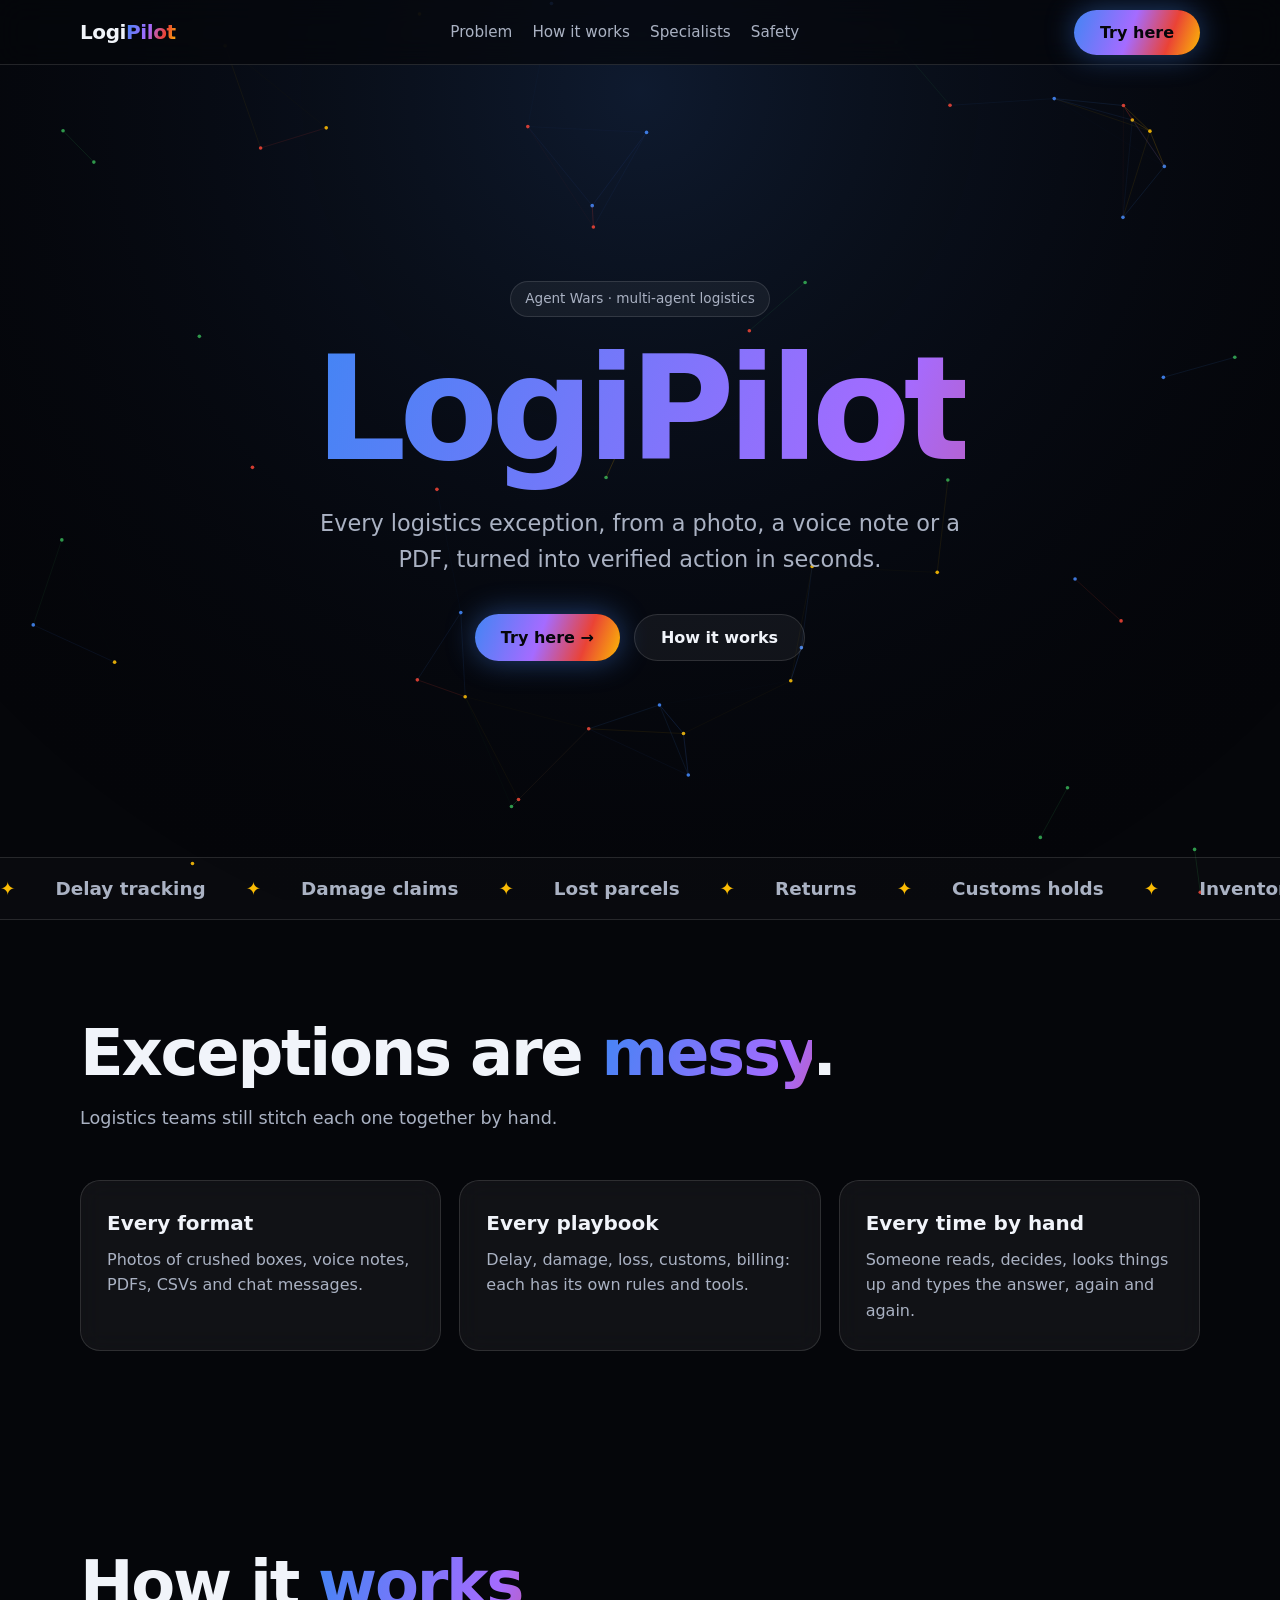
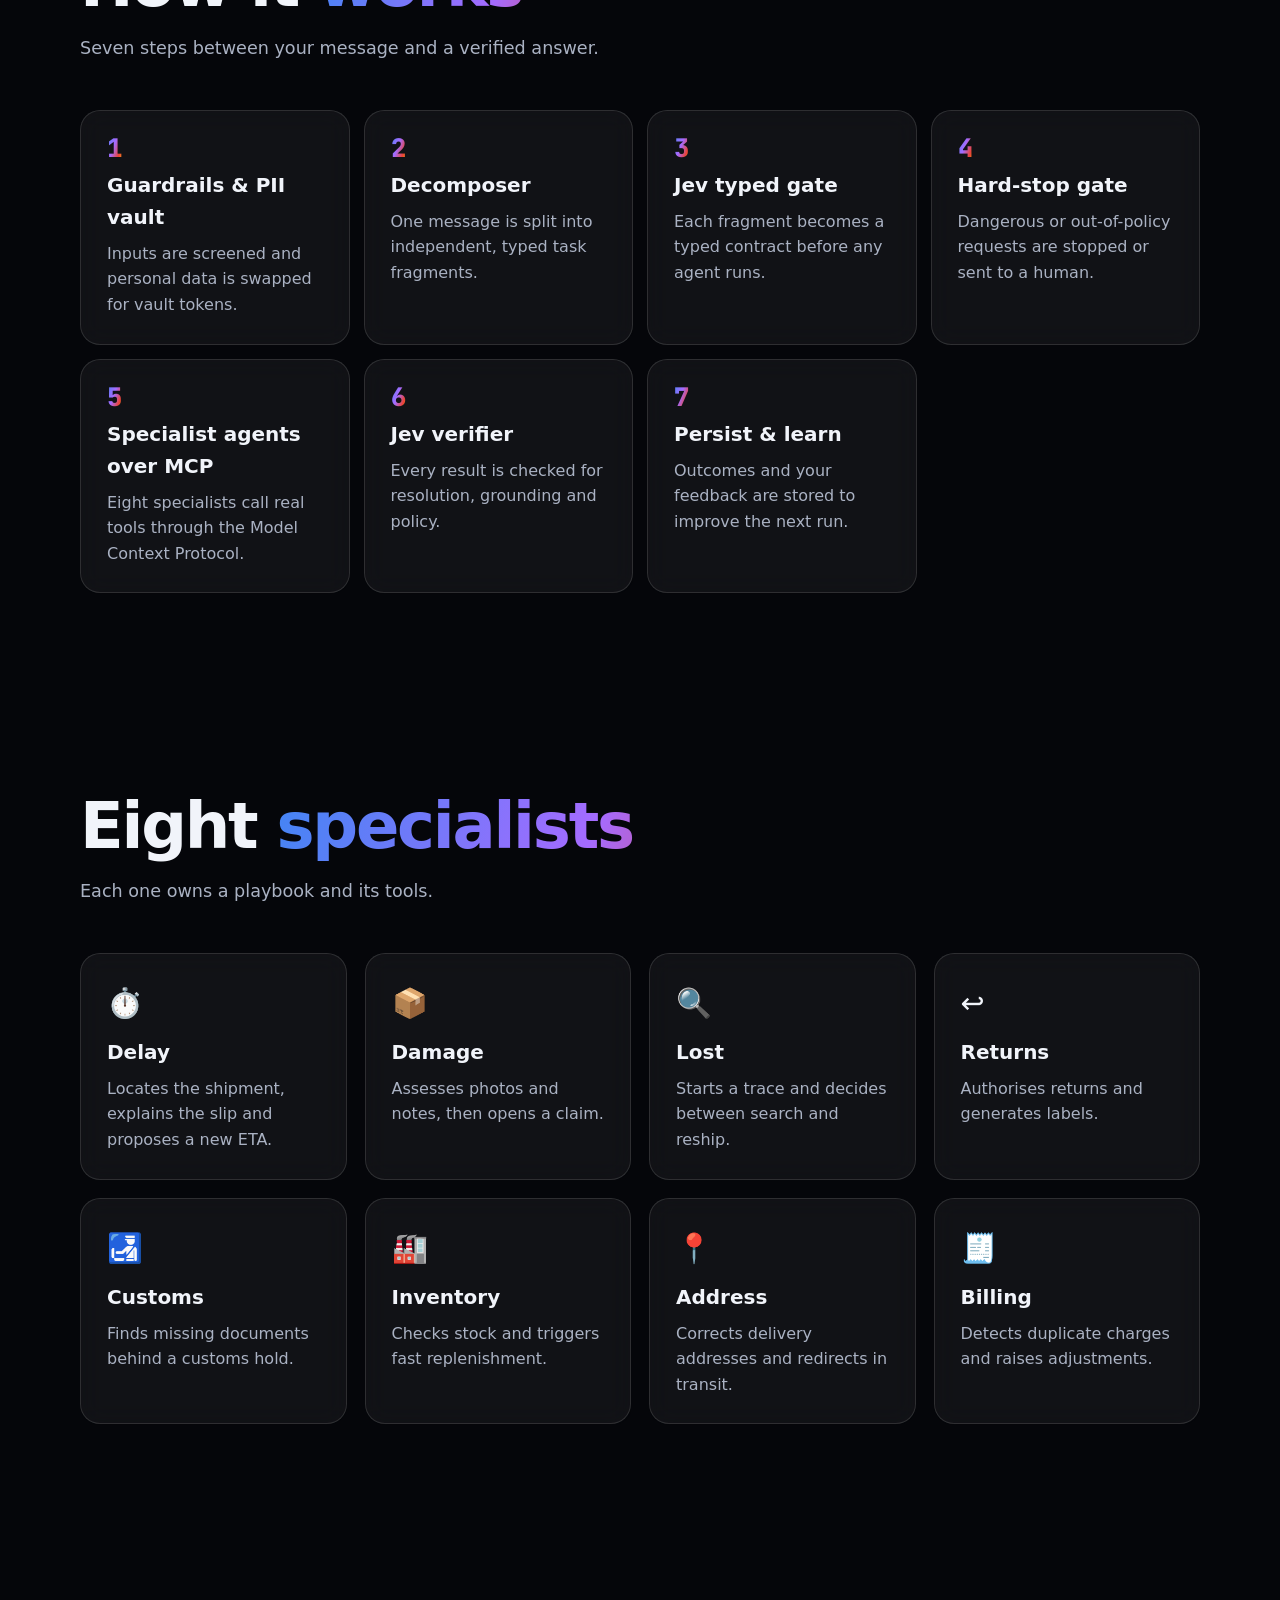
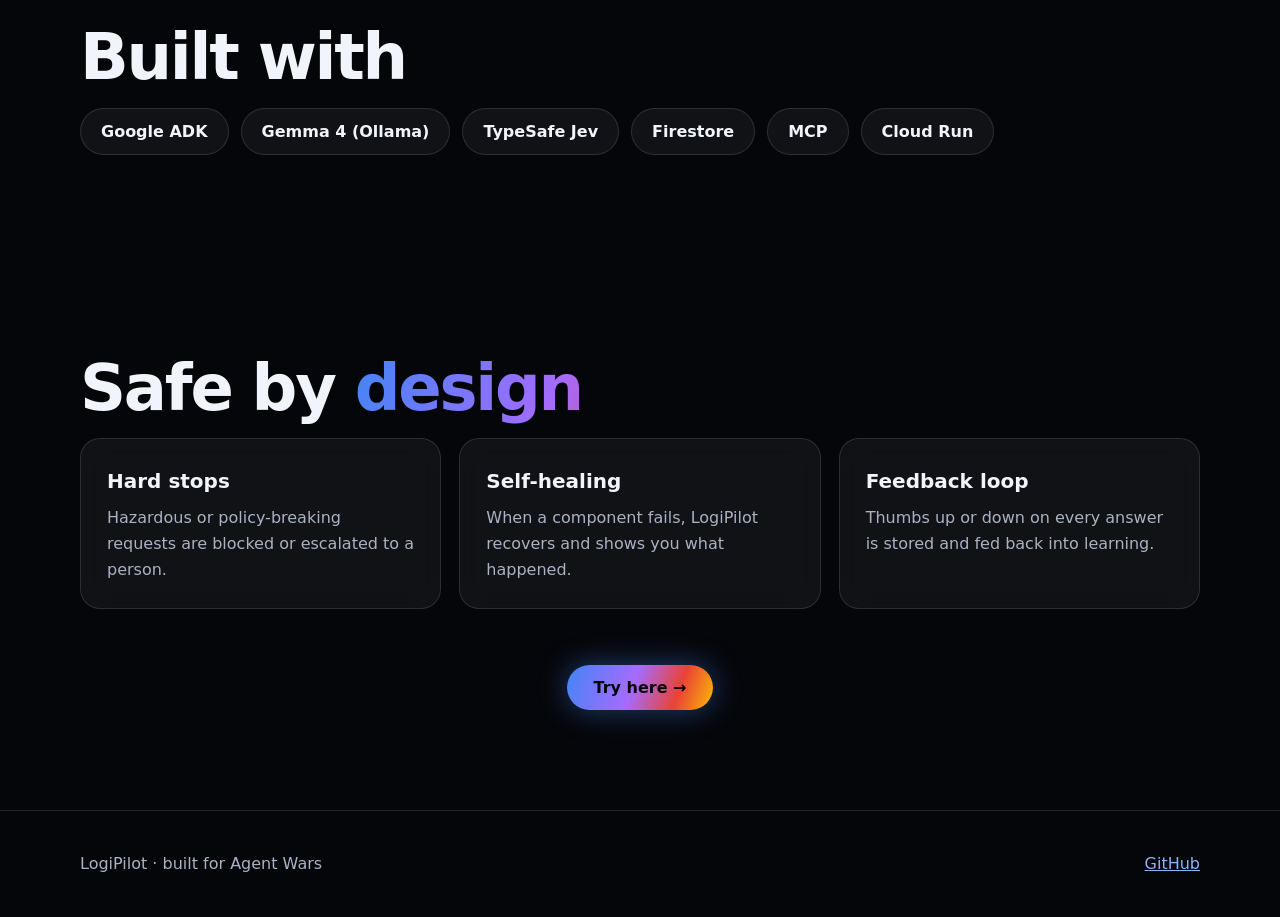
==== web/static/index.html @ a4c1102e "LogiPilot: contract-based multi-agent logistics handler on ADK, Jev, MCP and Firestore" ====
<!doctype html>
<html lang="en"><head><meta charset="utf-8"><meta name="viewport" content="width=device-width,initial-scale=1">
<title>LogiPilot: logistics exceptions, resolved</title><meta name="description" content="LogiPilot: conversational multi-agent logistics exception handler.">
<meta name="theme-color" content="#05060a">
<link rel="preconnect" href="https://fonts.googleapis.com"><link rel="preconnect" href="https://fonts.gstatic.com" crossorigin>
<link href="https://fonts.googleapis.com/css2?family=Google+Sans:wght@400;500;700&family=JetBrains+Mono:wght@500;700&display=swap" rel="stylesheet">
<link rel="stylesheet" href="css/style.css"></head>
<body><a class="skip" href="#main">Skip to content</a><canvas id="bg" aria-hidden="true"></canvas>
<header class="nav"><div class="wrap"><a class="logo" href="index.html">Logi<b>Pilot</b></a>
<nav aria-label="Primary"><ul><li><a href="#problem">Problem</a></li><li><a href="#how">How it works</a></li><li><a href="#agents">Specialists</a></li><li><a href="#safety">Safety</a></li></ul></nav>
<a class="btn primary" href="chat.html">Try here</a></div></header>
<main id="main">
<section class="hero"><div class="wrap rv"><span class="eyebrow">Agent Wars · multi-agent logistics</span>
<h1><span class="grad">LogiPilot</span></h1>
<p class="lead">Every logistics exception, from a photo, a voice note or a PDF, turned into verified action in seconds.</p>
<div class="cta"><a class="btn primary" href="chat.html">Try here →</a><a class="btn" href="#how">How it works</a></div></div></section>
<div class="marquee" aria-hidden="true"><div class="track"><span>Delay tracking</span><span>Damage claims</span><span>Lost parcels</span><span>Returns</span><span>Customs holds</span><span>Inventory replenishment</span><span>Address fixes</span><span>Billing disputes</span><span>PII vault</span><span>Typed verification</span><span>Hard-stop safety</span><span>Self-healing</span><span>Feedback loop</span><span>Delay tracking</span><span>Damage claims</span><span>Lost parcels</span><span>Returns</span><span>Customs holds</span><span>Inventory replenishment</span><span>Address fixes</span><span>Billing disputes</span><span>PII vault</span><span>Typed verification</span><span>Hard-stop safety</span><span>Self-healing</span><span>Feedback loop</span></div></div>
<section id="problem"><div class="wrap"><h2 class="rv">Exceptions are <span class="grad">messy</span>.</h2><p class="sub rv">Logistics teams still stitch each one together by hand.</p>
<div class="grid"><div class="card rv"><h3>Every format</h3><p>Photos of crushed boxes, voice notes, PDFs, CSVs and chat messages.</p></div>
<div class="card rv"><h3>Every playbook</h3><p>Delay, damage, loss, customs, billing: each has its own rules and tools.</p></div>
<div class="card rv"><h3>Every time by hand</h3><p>Someone reads, decides, looks things up and types the answer, again and again.</p></div></div></div></section>
<section id="how"><div class="wrap"><h2 class="rv">How it <span class="grad">works</span></h2><p class="sub rv">Seven steps between your message and a verified answer.</p>
<ol class="steps"><li class="card rv"><h3>Guardrails & PII vault</h3><p>Inputs are screened and personal data is swapped for vault tokens.</p></li><li class="card rv"><h3>Decomposer</h3><p>One message is split into independent, typed task fragments.</p></li><li class="card rv"><h3>Jev typed gate</h3><p>Each fragment becomes a typed contract before any agent runs.</p></li><li class="card rv"><h3>Hard-stop gate</h3><p>Dangerous or out-of-policy requests are stopped or sent to a human.</p></li><li class="card rv"><h3>Specialist agents over MCP</h3><p>Eight specialists call real tools through the Model Context Protocol.</p></li><li class="card rv"><h3>Jev verifier</h3><p>Every result is checked for resolution, grounding and policy.</p></li><li class="card rv"><h3>Persist & learn</h3><p>Outcomes and your feedback are stored to improve the next run.</p></li></ol></div></section>
<section id="agents"><div class="wrap"><h2 class="rv">Eight <span class="grad">specialists</span></h2><p class="sub rv">Each one owns a playbook and its tools.</p>
<div class="grid"><article class="card rv"><span class="ico" aria-hidden="true">⏱️</span><h3>Delay</h3><p>Locates the shipment, explains the slip and proposes a new ETA.</p></article><article class="card rv"><span class="ico" aria-hidden="true">📦</span><h3>Damage</h3><p>Assesses photos and notes, then opens a claim.</p></article><article class="card rv"><span class="ico" aria-hidden="true">🔍</span><h3>Lost</h3><p>Starts a trace and decides between search and reship.</p></article><article class="card rv"><span class="ico" aria-hidden="true">↩️</span><h3>Returns</h3><p>Authorises returns and generates labels.</p></article><article class="card rv"><span class="ico" aria-hidden="true">🛃</span><h3>Customs</h3><p>Finds missing documents behind a customs hold.</p></article><article class="card rv"><span class="ico" aria-hidden="true">🏭</span><h3>Inventory</h3><p>Checks stock and triggers fast replenishment.</p></article><article class="card rv"><span class="ico" aria-hidden="true">📍</span><h3>Address</h3><p>Corrects delivery addresses and redirects in transit.</p></article><article class="card rv"><span class="ico" aria-hidden="true">🧾</span><h3>Billing</h3><p>Detects duplicate charges and raises adjustments.</p></article></div></div></section>
<section aria-labelledby="bt"><div class="wrap"><h2 id="bt" class="rv">Built with</h2><div class="built rv"><span class="chip">Google ADK</span><span class="chip">Gemma 4 (Ollama)</span><span class="chip">TypeSafe Jev</span><span class="chip">Firestore</span><span class="chip">MCP</span><span class="chip">Cloud Run</span></div></div></section>
<section id="safety"><div class="wrap"><h2 class="rv">Safe by <span class="grad">design</span></h2>
<div class="grid"><div class="card rv"><h3>Hard stops</h3><p>Hazardous or policy-breaking requests are blocked or escalated to a person.</p></div>
<div class="card rv"><h3>Self-healing</h3><p>When a component fails, LogiPilot recovers and shows you what happened.</p></div>
<div class="card rv"><h3>Feedback loop</h3><p>Thumbs up or down on every answer is stored and fed back into learning.</p></div></div>
<div class="cta rv" style="margin-top:56px"><a class="btn primary" href="chat.html">Try here →</a></div></div></section>
</main>
<footer><div class="wrap"><span>LogiPilot · built for Agent Wars</span><a href="https://github.com/aigamer-dev/logipilot" rel="noopener">GitHub</a></div></footer>
<script src="js/bg.js"></script></body></html>
---- web/static/css/style.css ----
:root{--bg:#05060a;--bg2:#0b0e16;--text:#f1f4fa;--muted:#aab2c3;--line:rgba(255,255,255,.12);
--blue:#4285f4;--red:#ea4335;--yellow:#fbbc04;--green:#34a853;--glass:rgba(255,255,255,.05);
--grad:linear-gradient(110deg,#4285f4,#a56bff 45%,#ea4335 75%,#fbbc04);--r:20px;
--font:"Google Sans","Product Sans","Inter",system-ui,sans-serif;--mono:"JetBrains Mono",ui-monospace,monospace}
*{box-sizing:border-box;margin:0}
html{scroll-behavior:smooth;color-scheme:dark}
body{background:var(--bg);color:var(--text);font-family:var(--font);line-height:1.6;overflow-x:hidden;min-height:100vh}
#bg{position:fixed;inset:0;width:100%;height:100%;z-index:-1;pointer-events:none}
a{color:#8ab4f8}
:focus-visible{outline:3px solid var(--yellow);outline-offset:2px;border-radius:6px}
.skip{position:absolute;left:-999px;top:8px;background:var(--yellow);color:#000;padding:8px 14px;border-radius:8px;z-index:100}
.skip:focus{left:8px}
.wrap{max-width:1160px;margin:0 auto;padding:0 20px}
.sr{position:absolute;width:1px;height:1px;overflow:hidden;clip:rect(0 0 0 0)}
/* nav */
.nav{position:sticky;top:0;z-index:20;backdrop-filter:blur(14px);background:rgba(5,6,10,.7);border-bottom:1px solid var(--line)}
.nav .wrap{display:flex;align-items:center;justify-content:space-between;height:64px;gap:12px}
.logo{font-weight:800;font-size:1.25rem;color:var(--text);text-decoration:none;letter-spacing:-.02em}
.logo b{background:var(--grad);-webkit-background-clip:text;background-clip:text;color:transparent}
.nav nav ul{display:flex;gap:20px;list-style:none;padding:0}
.nav nav ul a{color:var(--muted);text-decoration:none;font-size:.95rem}
.nav nav ul a:hover{color:var(--text)}
@media(max-width:720px){.nav nav ul{display:none}}
/* buttons */
.btn{display:inline-flex;align-items:center;gap:8px;padding:13px 26px;border-radius:999px;font:600 1rem var(--font);text-decoration:none;cursor:pointer;border:1px solid var(--line);color:var(--text);background:var(--glass);transition:transform .2s,box-shadow .2s,background .2s}
.btn:hover{transform:translateY(-2px);background:rgba(255,255,255,.1)}
.btn.primary{background:var(--grad);color:#05060a;border:0;box-shadow:0 0 30px rgba(66,133,244,.45)}
.btn.primary:hover{box-shadow:0 0 50px rgba(165,107,255,.7)}
.btn:disabled{opacity:.45;cursor:not-allowed;transform:none}
/* hero */
.hero{min-height:88vh;display:grid;place-items:center;text-align:center;padding:80px 0 60px}
.eyebrow{display:inline-block;padding:6px 14px;border:1px solid var(--line);border-radius:999px;color:var(--muted);font-size:.85rem;background:var(--glass);margin-bottom:24px}
h1{font-size:clamp(3.2rem,13vw,9rem);line-height:.95;font-weight:800;letter-spacing:-.05em}
.grad{background:var(--grad);background-size:200% 100%;-webkit-background-clip:text;background-clip:text;color:transparent;animation:shift 8s linear infinite}
@keyframes shift{to{background-position:200% 0}}
.lead{max-width:680px;margin:28px auto 36px;font-size:clamp(1.1rem,2.4vw,1.4rem);color:var(--muted)}
.cta{display:flex;gap:14px;justify-content:center;flex-wrap:wrap}
/* marquee */
.marquee{overflow:hidden;border-block:1px solid var(--line);padding:16px 0;background:rgba(255,255,255,.02)}
.track{display:flex;gap:40px;width:max-content;animation:scroll 40s linear infinite}
.track span{font-size:1.15rem;font-weight:600;white-space:nowrap;color:var(--muted)}
.track span::before{content:"\2726";color:var(--yellow);margin-right:40px}
@keyframes scroll{to{transform:translateX(-50%)}}
/* sections */
section{padding:100px 0}
h2{font-size:clamp(2rem,6vw,4rem);line-height:1.05;letter-spacing:-.035em;font-weight:800;margin-bottom:16px}
.sub{color:var(--muted);max-width:640px;margin-bottom:48px;font-size:1.1rem}
.grid{display:grid;gap:18px;grid-template-columns:repeat(auto-fit,minmax(240px,1fr))}
.card{background:var(--glass);border:1px solid var(--line);border-radius:var(--r);padding:26px;backdrop-filter:blur(12px);transition:transform .25s,border-color .25s,box-shadow .25s}
.card:hover{transform:translateY(-5px);border-color:rgba(138,180,248,.6);box-shadow:0 10px 40px rgba(66,133,244,.22)}
.card h3{font-size:1.25rem;margin-bottom:8px}
.card p{color:var(--muted)}
.card .ico{font-size:1.8rem;display:block;margin-bottom:10px}
.steps{list-style:none;padding:0;counter-reset:s;display:grid;gap:14px;grid-template-columns:repeat(auto-fit,minmax(260px,1fr))}
.steps li{counter-increment:s;position:relative;padding-top:58px}
.steps li::before{content:counter(s);position:absolute;top:20px;left:26px;font:800 1.6rem var(--mono);background:var(--grad);-webkit-background-clip:text;background-clip:text;color:transparent}
.built{display:flex;flex-wrap:wrap;gap:12px}
.chip{padding:10px 20px;border-radius:999px;border:1px solid var(--line);background:var(--glass);font-weight:600}
footer:not(.composer){border-top:1px solid var(--line);padding:40px 0;color:var(--muted)}
footer:not(.composer) .wrap{display:flex;justify-content:space-between;flex-wrap:wrap;gap:12px}
/* reveal */
.rv{opacity:0;transform:translateY(32px);transition:opacity .8s,transform .8s}
.rv.in{opacity:1;transform:none}
@media(prefers-reduced-motion:reduce){*{animation:none!important;transition:none!important;scroll-behavior:auto!important}.rv{opacity:1;transform:none}}
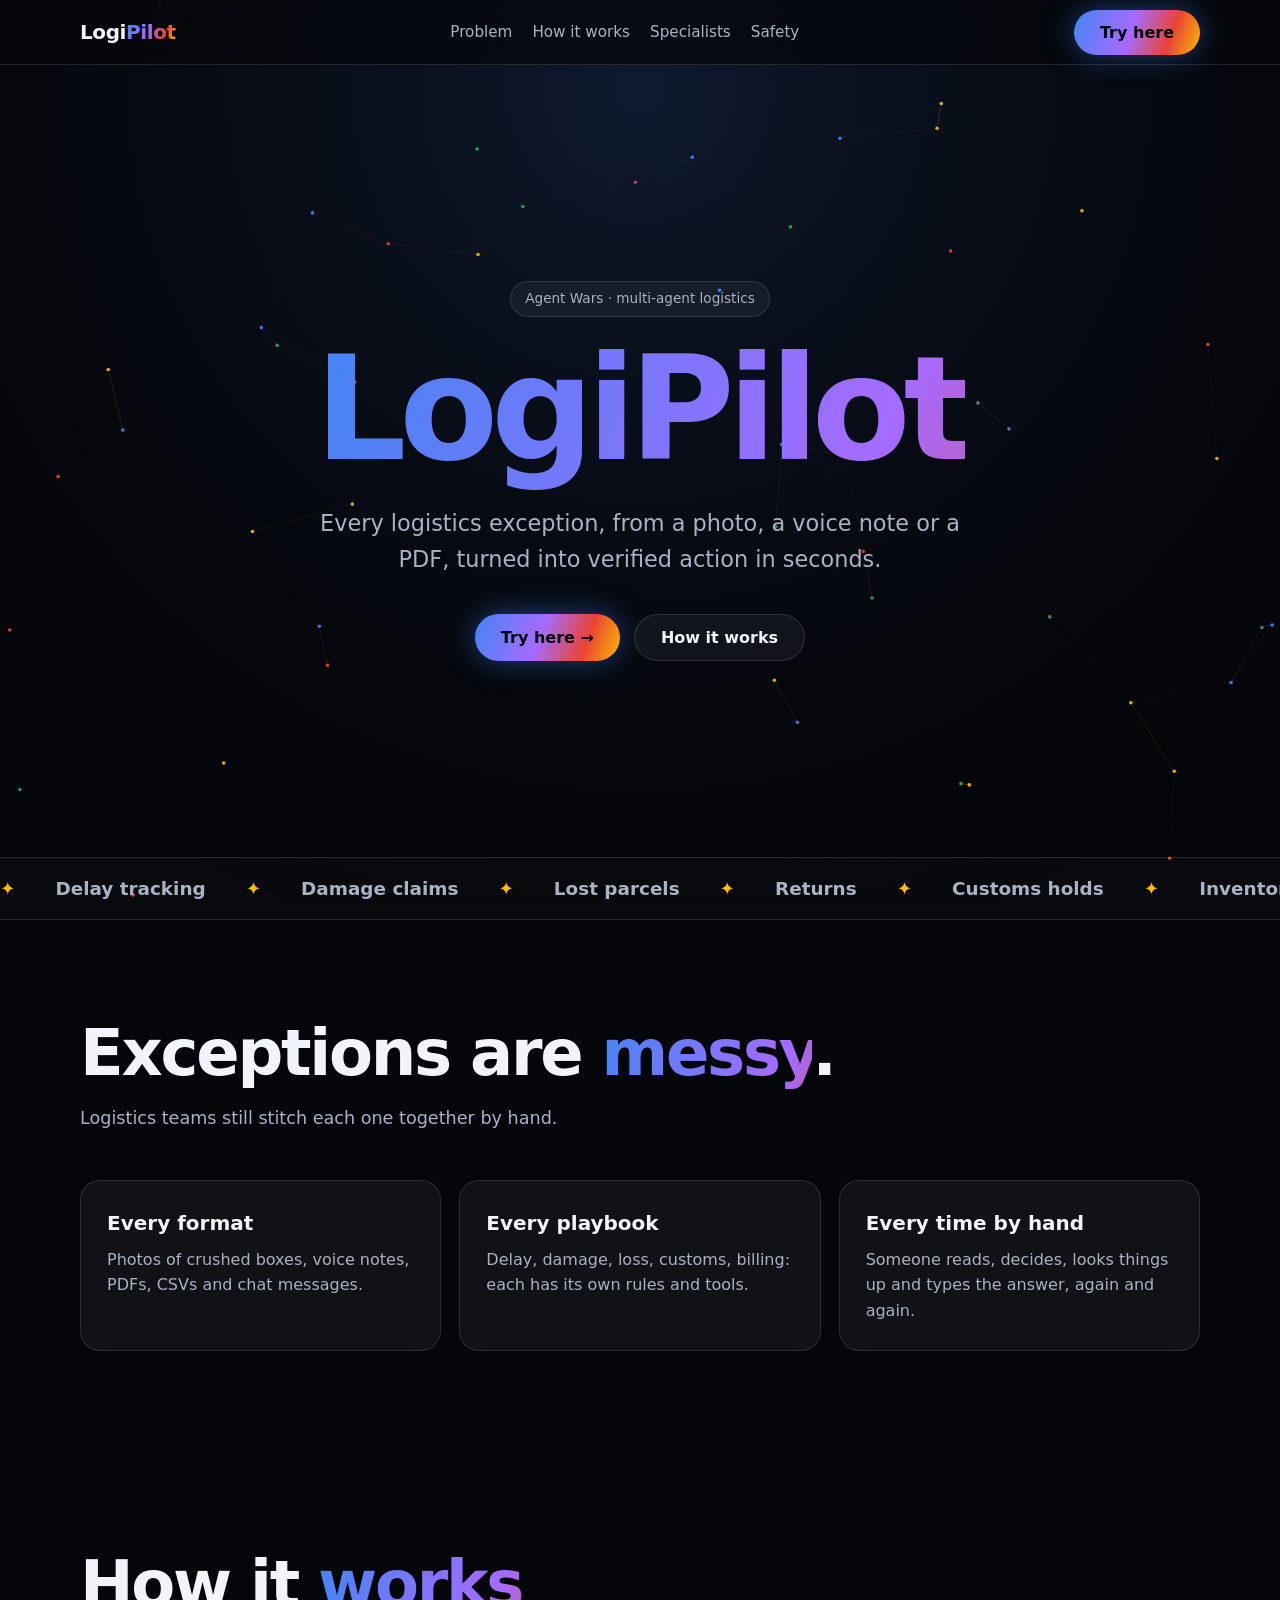
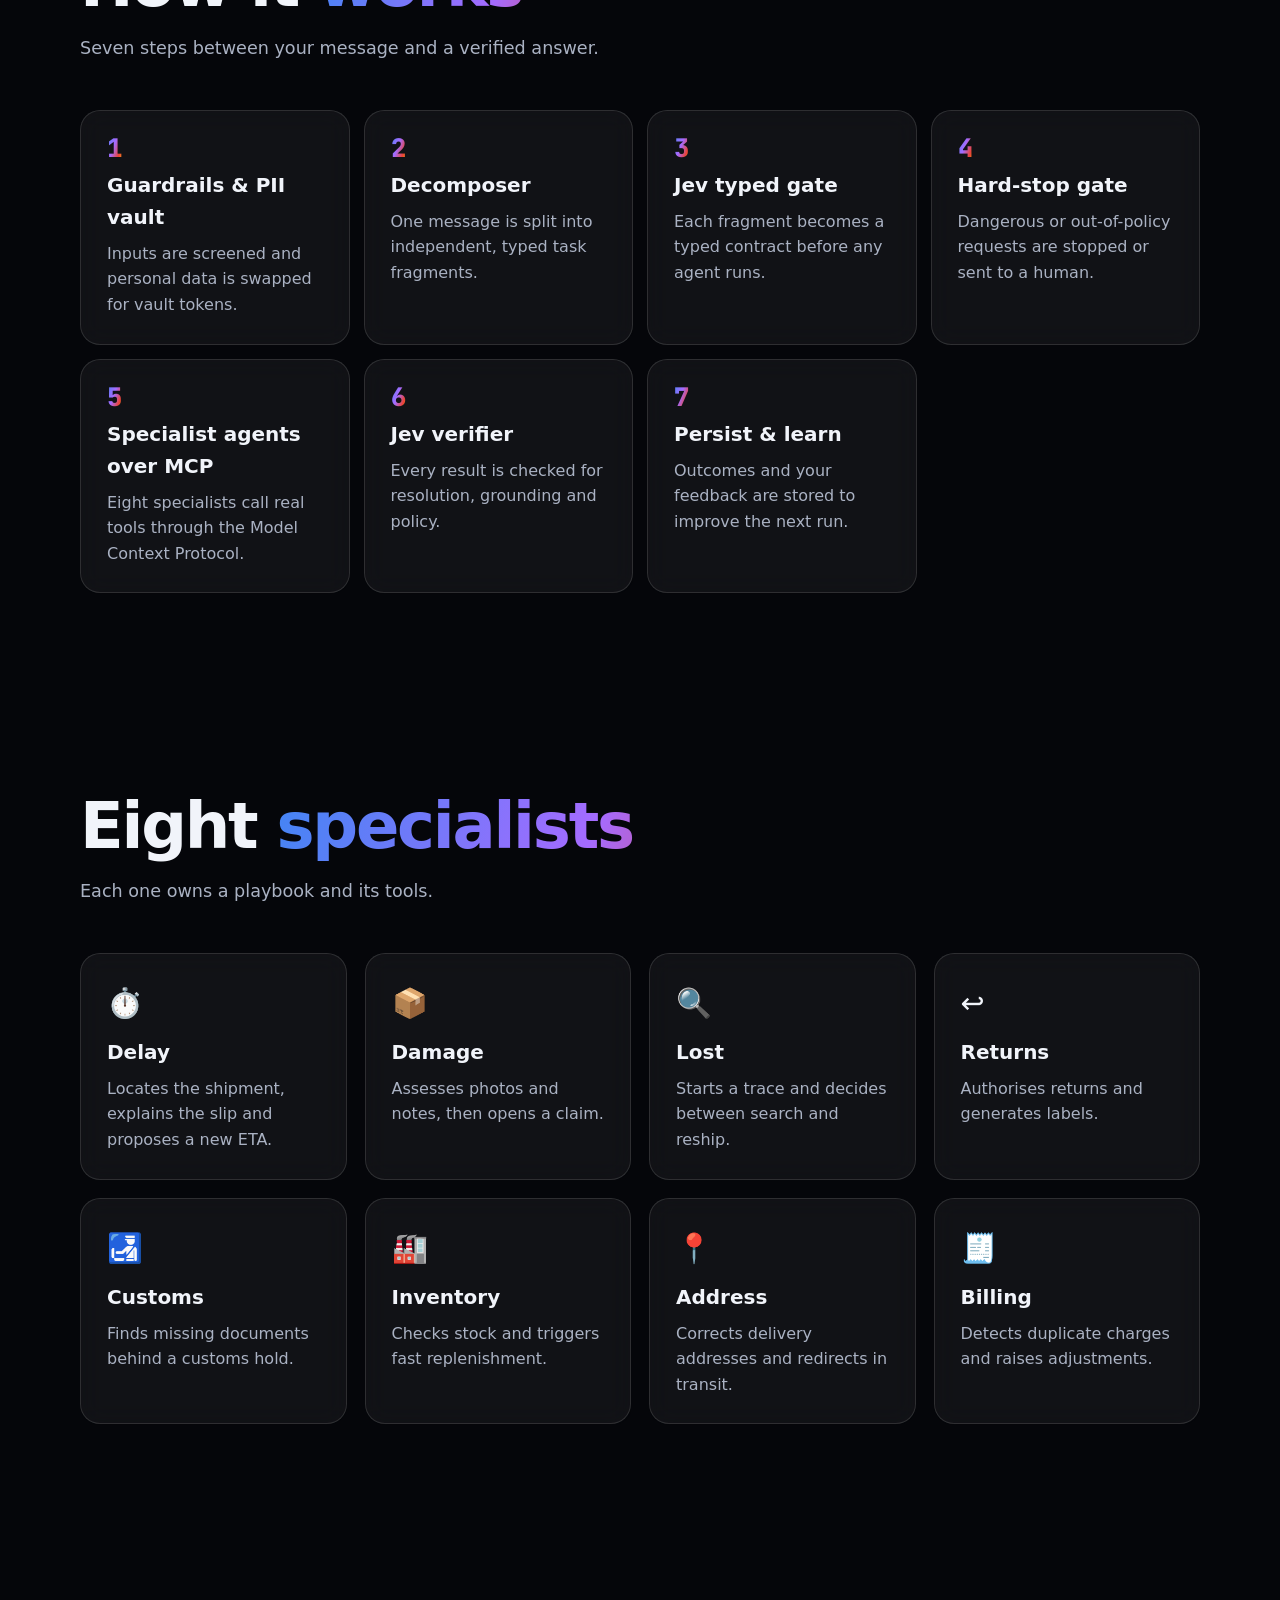
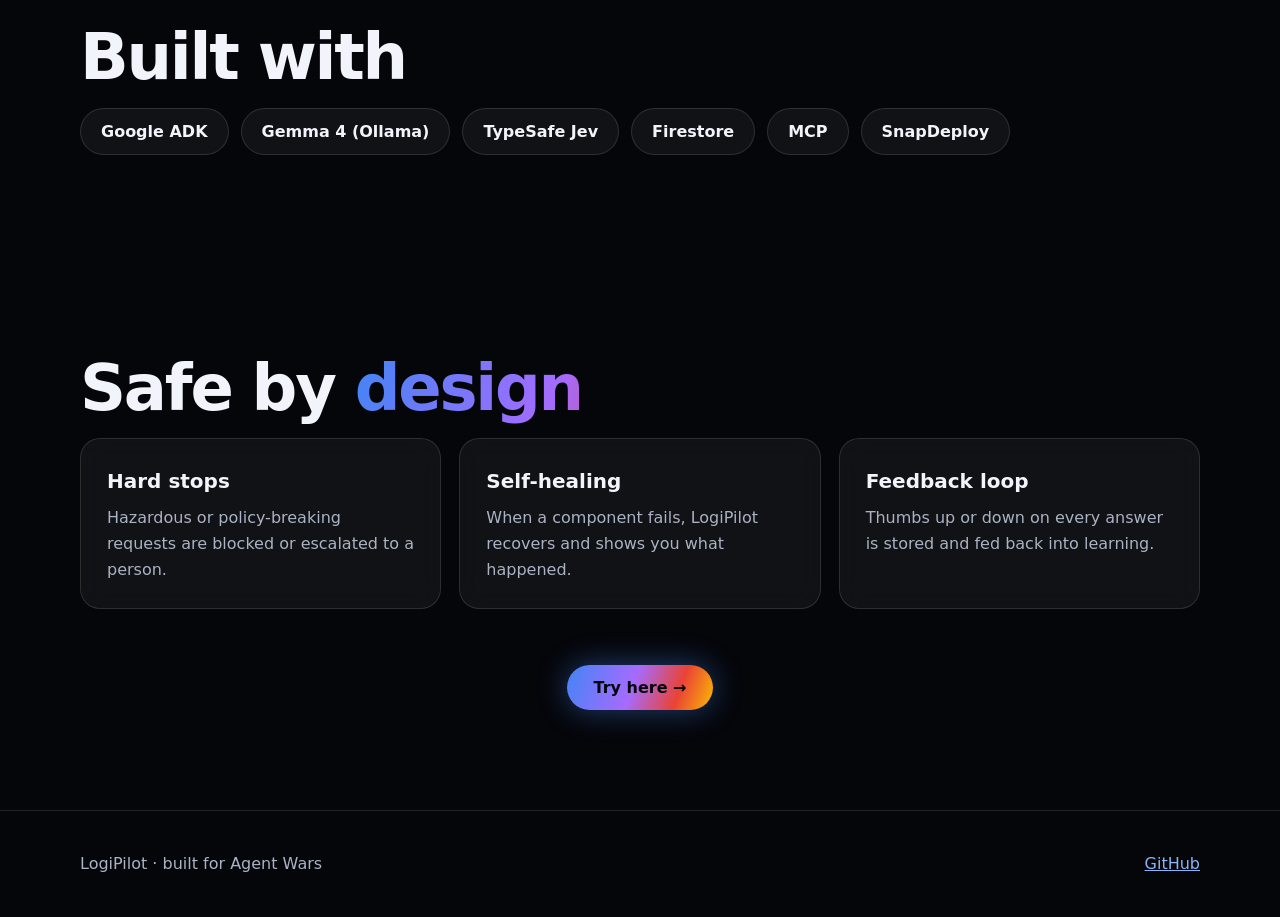
==== commit e7a68e92: "Remove unused hosting paths (Render, Firebase Hosting, Hugging Face, Catalyst, GitHub Pages); SnapDe" ====
--- a/web/static/index.html
+++ b/web/static/index.html
@@ -23,7 +23,7 @@
 <ol class="steps"><li class="card rv"><h3>Guardrails & PII vault</h3><p>Inputs are screened and personal data is swapped for vault tokens.</p></li><li class="card rv"><h3>Decomposer</h3><p>One message is split into independent, typed task fragments.</p></li><li class="card rv"><h3>Jev typed gate</h3><p>Each fragment becomes a typed contract before any agent runs.</p></li><li class="card rv"><h3>Hard-stop gate</h3><p>Dangerous or out-of-policy requests are stopped or sent to a human.</p></li><li class="card rv"><h3>Specialist agents over MCP</h3><p>Eight specialists call real tools through the Model Context Protocol.</p></li><li class="card rv"><h3>Jev verifier</h3><p>Every result is checked for resolution, grounding and policy.</p></li><li class="card rv"><h3>Persist & learn</h3><p>Outcomes and your feedback are stored to improve the next run.</p></li></ol></div></section>
 <section id="agents"><div class="wrap"><h2 class="rv">Eight <span class="grad">specialists</span></h2><p class="sub rv">Each one owns a playbook and its tools.</p>
 <div class="grid"><article class="card rv"><span class="ico" aria-hidden="true">⏱️</span><h3>Delay</h3><p>Locates the shipment, explains the slip and proposes a new ETA.</p></article><article class="card rv"><span class="ico" aria-hidden="true">📦</span><h3>Damage</h3><p>Assesses photos and notes, then opens a claim.</p></article><article class="card rv"><span class="ico" aria-hidden="true">🔍</span><h3>Lost</h3><p>Starts a trace and decides between search and reship.</p></article><article class="card rv"><span class="ico" aria-hidden="true">↩️</span><h3>Returns</h3><p>Authorises returns and generates labels.</p></article><article class="card rv"><span class="ico" aria-hidden="true">🛃</span><h3>Customs</h3><p>Finds missing documents behind a customs hold.</p></article><article class="card rv"><span class="ico" aria-hidden="true">🏭</span><h3>Inventory</h3><p>Checks stock and triggers fast replenishment.</p></article><article class="card rv"><span class="ico" aria-hidden="true">📍</span><h3>Address</h3><p>Corrects delivery addresses and redirects in transit.</p></article><article class="card rv"><span class="ico" aria-hidden="true">🧾</span><h3>Billing</h3><p>Detects duplicate charges and raises adjustments.</p></article></div></div></section>
-<section aria-labelledby="bt"><div class="wrap"><h2 id="bt" class="rv">Built with</h2><div class="built rv"><span class="chip">Google ADK</span><span class="chip">Gemma 4 (Ollama)</span><span class="chip">TypeSafe Jev</span><span class="chip">Firestore</span><span class="chip">MCP</span><span class="chip">Cloud Run</span></div></div></section>
+<section aria-labelledby="bt"><div class="wrap"><h2 id="bt" class="rv">Built with</h2><div class="built rv"><span class="chip">Google ADK</span><span class="chip">Gemma 4 (Ollama)</span><span class="chip">TypeSafe Jev</span><span class="chip">Firestore</span><span class="chip">MCP</span><span class="chip">SnapDeploy</span></div></div></section>
 <section id="safety"><div class="wrap"><h2 class="rv">Safe by <span class="grad">design</span></h2>
 <div class="grid"><div class="card rv"><h3>Hard stops</h3><p>Hazardous or policy-breaking requests are blocked or escalated to a person.</p></div>
 <div class="card rv"><h3>Self-healing</h3><p>When a component fails, LogiPilot recovers and shows you what happened.</p></div>
